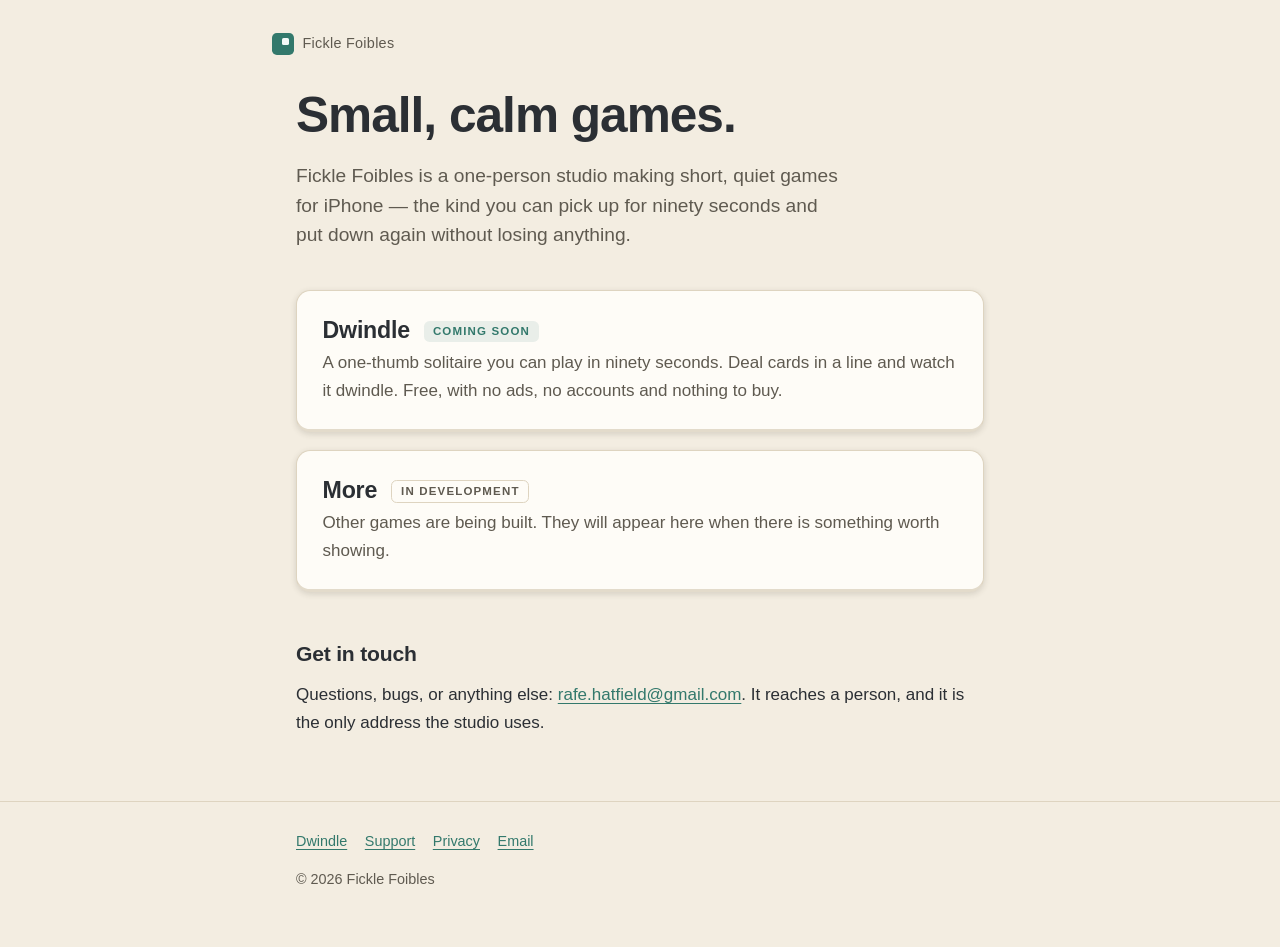
==== index.html @ ca49d980 "The Fickle Foibles site: studio page, Dwindle, support and privacy Static HTML plus one stylesheet —" ====
<!doctype html>
<html lang="en-GB">
<head>
<meta charset="utf-8">
<meta name="viewport" content="width=device-width, initial-scale=1">
<title>Fickle Foibles</title>
<meta name="description" content="Fickle Foibles makes small, calm games for iPhone.">
<meta name="theme-color" content="#f3ede1" media="(prefers-color-scheme: light)">
<meta name="theme-color" content="#232c2a" media="(prefers-color-scheme: dark)">
<link rel="icon" href="/assets/icon.svg" type="image/svg+xml">
<link rel="stylesheet" href="/assets/style.css">
<meta property="og:title" content="Fickle Foibles">
<meta property="og:description" content="Small, calm games for iPhone.">
<meta property="og:type" content="website">
<meta property="og:url" content="https://ficklefoibles.com/">
</head>
<body>

<header class="site-head wrap">
  <a href="/"><span class="mark" aria-hidden="true"></span> Fickle Foibles</a>
</header>

<main class="wrap">
  <h1>Small, calm games.</h1>
  <p class="lede">Fickle Foibles is a one-person studio making short, quiet games for
  iPhone — the kind you can pick up for ninety seconds and put down again without
  losing anything.</p>

  <div class="game-list">
    <a class="game" href="/dwindle/">
      <h2>Dwindle <span class="tag">Coming soon</span></h2>
      <p>A one-thumb solitaire you can play in ninety seconds. Deal cards in a line
      and watch it dwindle. Free, with no ads, no accounts and nothing to buy.</p>
    </a>

    <div class="game">
      <h2>More <span class="tag tag--quiet">In development</span></h2>
      <p>Other games are being built. They will appear here when there is something
      worth showing.</p>
    </div>
  </div>

  <h2>Get in touch</h2>
  <p>Questions, bugs, or anything else:
  <a href="mailto:rafe.hatfield@gmail.com">rafe.hatfield@gmail.com</a>.
  It reaches a person, and it is the only address the studio uses.</p>
</main>

<footer class="site-foot">
  <div class="wrap">
    <nav>
      <a href="/dwindle/">Dwindle</a>
      <a href="/dwindle/support/">Support</a>
      <a href="/dwindle/privacy/">Privacy</a>
      <a href="mailto:rafe.hatfield@gmail.com">Email</a>
    </nav>
    <p style="margin-top:0.9rem">&copy; 2026 Fickle Foibles</p>
  </div>
</footer>

</body>
</html>
---- assets/style.css ----
/* Fickle Foibles — shared styles.
   Palette taken from Dwindle's own src/ui/theme/palette.gd so the site and the
   game are the same object. Light is the default; dark is a real theme, not an
   inversion. No JavaScript, no web fonts, no third-party requests: these pages
   are App Store support and privacy URLs and must load anywhere, always. */

:root {
  --bg:          #f3ede1;
  --panel:       #fefcf7;
  --lip:         #e3dbcb;
  --edge:        #ded4c0;
  --text:        #2b2f34;
  --text-soft:   #5f5a50;
  --accent:      #33796c;
  --accent-deep: #134840;
  --accent-soft: rgba(51, 121, 108, 0.10);
  --on-accent:   #f4faf8;
  --shadow:      rgba(58, 50, 38, 0.16);
  --shadow-lift: rgba(58, 50, 38, 0.24);
  --felt:        #968d7c;
}

@media (prefers-color-scheme: dark) {
  :root {
    --bg:          #232c2a;
    --panel:       #2e3937;
    --lip:         #3d4a47;
    --edge:        #3d4a47;
    --text:        #ede6da;
    --text-soft:   #b6bdb7;
    --accent:      #57a797;
    --accent-deep: #6fc4b2;
    --accent-soft: rgba(87, 167, 151, 0.14);
    --on-accent:   #0e1a17;
    --shadow:      rgba(5, 16, 12, 0.40);
    --shadow-lift: rgba(5, 16, 12, 0.55);
    --felt:        #39433f;
  }
}

*, *::before, *::after { box-sizing: border-box; }

html { -webkit-text-size-adjust: 100%; }

body {
  margin: 0;
  background: var(--bg);
  color: var(--text);
  font-family: -apple-system, BlinkMacSystemFont, "Segoe UI", Roboto,
               "Helvetica Neue", Arial, sans-serif;
  font-size: 17px;
  line-height: 1.65;
  -webkit-font-smoothing: antialiased;
}

/* ---------------------------------------------------------------- layout */

.wrap { max-width: 46rem; margin: 0 auto; padding: 0 1.5rem; }
.wrap--wide { max-width: 60rem; }
main { padding-bottom: 4rem; }

/* ---------------------------------------------------------------- header */

.site-head { padding: 2rem 0 0; }

.site-head a {
  display: inline-flex;
  align-items: center;
  gap: 0.55rem;
  text-decoration: none;
  color: var(--text-soft);
  font-size: 0.9rem;
  letter-spacing: 0.02em;
}

.site-head a:hover { color: var(--accent); }

.mark {
  width: 1.35rem; height: 1.35rem; flex: none;
  border-radius: 0.3rem;
  background: var(--accent);
  position: relative;
}

.mark::after {
  content: "";
  position: absolute;
  inset: 0.3rem 0.3rem auto auto;
  width: 0.42rem; height: 0.42rem;
  border-radius: 0.1rem;
  background: var(--on-accent);
}

/* ---------------------------------------------------------------- type */

h1 {
  font-size: clamp(2.1rem, 6vw, 3.1rem);
  line-height: 1.12;
  letter-spacing: -0.02em;
  margin: 1.5rem 0 0;
  font-weight: 650;
}

h2 {
  font-size: 1.32rem;
  line-height: 1.3;
  letter-spacing: -0.01em;
  margin: 3rem 0 0.85rem;
  font-weight: 640;
}

h3 { font-size: 1.02rem; margin: 2rem 0 0.4rem; font-weight: 640; }

p { margin: 0 0 1.1rem; }

.lede {
  font-size: 1.2rem;
  line-height: 1.55;
  color: var(--text-soft);
  margin-top: 1.1rem;
  max-width: 34rem;
}

.eyebrow {
  font-size: 0.78rem;
  text-transform: uppercase;
  letter-spacing: 0.14em;
  color: var(--accent);
  font-weight: 640;
  margin: 0;
}

.meta { font-size: 0.9rem; color: var(--text-soft); }

a { color: var(--accent); text-underline-offset: 0.2em; }
a:hover { color: var(--accent-deep); }

ul { padding-left: 1.15rem; margin: 0 0 1.1rem; }
li { margin-bottom: 0.5rem; }
li::marker { color: var(--accent); }

strong { font-weight: 640; }

hr { border: 0; border-top: 1px solid var(--edge); margin: 3.5rem 0; }

/* ---------------------------------------------------------------- panels */

.panel {
  background: var(--panel);
  border: 1px solid var(--edge);
  border-bottom-width: 3px;
  border-bottom-color: var(--lip);
  border-radius: 0.85rem;
  padding: 1.4rem 1.6rem;
  box-shadow: 0 2px 6px var(--shadow);
}

.panel > :last-child { margin-bottom: 0; }

.game {
  display: block;
  text-decoration: none;
  color: inherit;
  background: var(--panel);
  border: 1px solid var(--edge);
  border-bottom-width: 3px;
  border-bottom-color: var(--lip);
  border-radius: 0.9rem;
  padding: 1.5rem 1.6rem;
  box-shadow: 0 2px 6px var(--shadow);
  transition: transform 160ms ease-out, box-shadow 160ms ease-out;
}

a.game:hover { transform: translateY(-2px); box-shadow: 0 6px 16px var(--shadow-lift); }

.game h2 { margin: 0 0 0.25rem; font-size: 1.45rem; }
.game p { margin: 0; color: var(--text-soft); }

.game-list { display: grid; gap: 1.1rem; margin: 2.5rem 0 0; }

.tag {
  display: inline-block;
  font-size: 0.72rem;
  text-transform: uppercase;
  letter-spacing: 0.1em;
  font-weight: 650;
  padding: 0.2rem 0.55rem;
  border-radius: 0.35rem;
  background: var(--accent-soft);
  color: var(--accent);
  vertical-align: 0.25em;
  margin-left: 0.5rem;
}

.tag--quiet { background: transparent; border: 1px solid var(--edge); color: var(--text-soft); }

/* ---------------------------------------------------------------- shots */

.shots {
  display: flex;
  gap: 1.1rem;
  margin: 2.5rem 0 0;
  padding-bottom: 0.75rem;
  overflow-x: auto;
  scroll-snap-type: x mandatory;
  -webkit-overflow-scrolling: touch;
}

.shots img {
  flex: none;
  width: 15rem;
  max-width: 62vw;
  height: auto;
  border-radius: 1.1rem;
  border: 1px solid var(--edge);
  box-shadow: 0 3px 12px var(--shadow);
  scroll-snap-align: start;
  background: var(--felt);
}

/* ---------------------------------------------------------------- rule diagram */

.rule {
  margin: 2rem 0;
  padding: 1.75rem 1.5rem;
  background: var(--felt);
  border-radius: 0.9rem;
  overflow-x: auto;
}

.rule-row {
  display: flex;
  align-items: center;
  justify-content: center;
  gap: 0.55rem;
  min-width: max-content;
}

.rule-row + .rule-row { margin-top: 1.25rem; }

.pc {
  width: 3.1rem; height: 4.35rem; flex: none;
  border-radius: 0.32rem;
  background: #fefcf7;
  border-bottom: 2px solid #e3dbcb;
  box-shadow: 0 2px 4px rgba(58, 50, 38, 0.3);
  font-size: 1.05rem;
  font-weight: 650;
  line-height: 1;
  color: #2f3439;
  display: flex;
  flex-direction: column;
  align-items: center;
  justify-content: center;
  gap: 0.12rem;
}

.pc--red { color: #b8433c; }
.pc--out { outline: 2px solid #134840; outline-offset: -2px; }
.pc--gone {
  background: transparent;
  border: 2px dashed rgba(253, 250, 242, 0.42);
  box-shadow: none;
}
.pc small { font-size: 0.95rem; font-weight: 500; }

.rule-arrow { color: #fdfaf2; font-size: 1.3rem; padding: 0 0.35rem; flex: none; }

.rule-note {
  margin: 1.1rem 0 0;
  text-align: center;
  color: #fdfaf2;
  font-size: 0.9rem;
  line-height: 1.5;
}

/* ---------------------------------------------------------------- buttons */

.btn {
  display: inline-block;
  background: var(--accent);
  color: var(--on-accent);
  text-decoration: none;
  font-weight: 640;
  padding: 0.7rem 1.4rem;
  border-radius: 0.6rem;
  box-shadow: 0 2px 5px var(--shadow);
}

.btn:hover { background: var(--accent-deep); color: var(--on-accent); }

/* ---------------------------------------------------------------- Q&A */

.qa { margin: 0 0 1.4rem; }
.qa dt { font-weight: 640; margin-bottom: 0.15rem; }
.qa dd { margin: 0 0 1.1rem; color: var(--text-soft); }

/* ---------------------------------------------------------------- footer */

.site-foot {
  border-top: 1px solid var(--edge);
  margin-top: 4rem;
  padding: 1.75rem 0 3rem;
  font-size: 0.9rem;
  color: var(--text-soft);
}

.site-foot p { margin: 0 0 0.4rem; }
.site-foot nav { display: flex; flex-wrap: wrap; gap: 0.4rem 1.1rem; }

/* ---------------------------------------------------------------- a11y */

a:focus-visible, .game:focus-visible {
  outline: 2px solid var(--accent);
  outline-offset: 3px;
  border-radius: 0.3rem;
}

@media (prefers-reduced-motion: reduce) { * { transition: none !important; } }
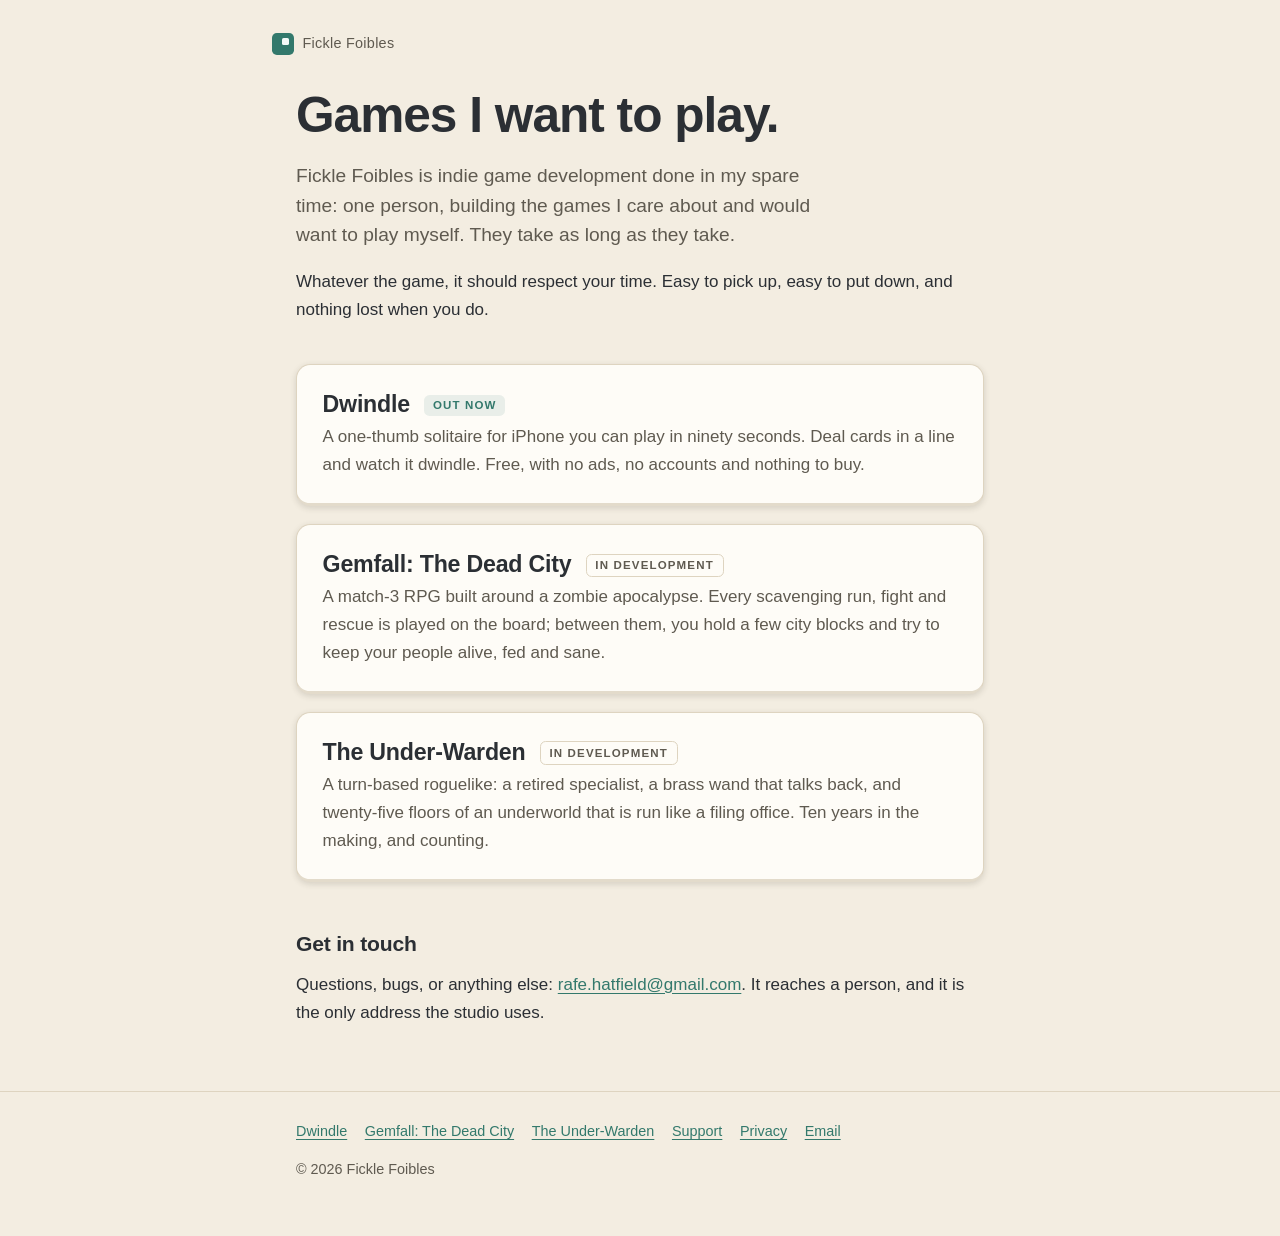
==== commit 2b943fc6: "Dwindle is out, 1.1 accessibility, Gemfall and The Under-Warden pages - Dwindle: out now; an Accessi" ====
--- a/index.html
+++ b/index.html
@@ -4,13 +4,13 @@
 <meta charset="utf-8">
 <meta name="viewport" content="width=device-width, initial-scale=1">
 <title>Fickle Foibles</title>
-<meta name="description" content="Fickle Foibles makes small, calm games for iPhone.">
+<meta name="description" content="Fickle Foibles is indie game development done in spare time, by one person: games made because I want to play them. Dwindle is out now on iPhone; two more are in development.">
 <meta name="theme-color" content="#f3ede1" media="(prefers-color-scheme: light)">
 <meta name="theme-color" content="#232c2a" media="(prefers-color-scheme: dark)">
 <link rel="icon" href="/assets/icon.svg" type="image/svg+xml">
 <link rel="stylesheet" href="/assets/style.css">
 <meta property="og:title" content="Fickle Foibles">
-<meta property="og:description" content="Small, calm games for iPhone.">
+<meta property="og:description" content="Indie games made in spare time, by one person. Dwindle is out now; two more are in development.">
 <meta property="og:type" content="website">
 <meta property="og:url" content="https://ficklefoibles.com/">
 </head>
@@ -21,23 +21,34 @@
 </header>
 
 <main class="wrap">
-  <h1>Small, calm games.</h1>
-  <p class="lede">Fickle Foibles is a one-person studio making short, quiet games for
-  iPhone — the kind you can pick up for ninety seconds and put down again without
-  losing anything.</p>
+  <h1>Games I want to play.</h1>
+  <p class="lede">Fickle Foibles is indie game development done in my spare time:
+  one person, building the games I care about and would want to play myself. They
+  take as long as they take.</p>
+  <p>Whatever the game, it should respect your time. Easy to pick up, easy to put
+  down, and nothing lost when you do.</p>
 
   <div class="game-list">
     <a class="game" href="/dwindle/">
-      <h2>Dwindle <span class="tag">Coming soon</span></h2>
-      <p>A one-thumb solitaire you can play in ninety seconds. Deal cards in a line
-      and watch it dwindle. Free, with no ads, no accounts and nothing to buy.</p>
+      <h2>Dwindle <span class="tag">Out now</span></h2>
+      <p>A one-thumb solitaire for iPhone you can play in ninety seconds. Deal cards
+      in a line and watch it dwindle. Free, with no ads, no accounts and nothing to
+      buy.</p>
     </a>
 
-    <div class="game">
-      <h2>More <span class="tag tag--quiet">In development</span></h2>
-      <p>Other games are being built. They will appear here when there is something
-      worth showing.</p>
-    </div>
+    <a class="game" href="/gemfall/">
+      <h2>Gemfall: The Dead City <span class="tag tag--quiet">In development</span></h2>
+      <p>A match-3 RPG built around a zombie apocalypse. Every scavenging run, fight
+      and rescue is played on the board; between them, you hold a few city blocks
+      and try to keep your people alive, fed and sane.</p>
+    </a>
+
+    <a class="game" href="/under-warden/">
+      <h2>The Under-Warden <span class="tag tag--quiet">In development</span></h2>
+      <p>A turn-based roguelike: a retired specialist, a brass wand that talks back,
+      and twenty-five floors of an underworld that is run like a filing office. Ten
+      years in the making, and counting.</p>
+    </a>
   </div>
 
   <h2>Get in touch</h2>
@@ -50,6 +61,8 @@
   <div class="wrap">
     <nav>
       <a href="/dwindle/">Dwindle</a>
+      <a href="/gemfall/">Gemfall: The Dead City</a>
+      <a href="/under-warden/">The Under-Warden</a>
       <a href="/dwindle/support/">Support</a>
       <a href="/dwindle/privacy/">Privacy</a>
       <a href="mailto:rafe.hatfield@gmail.com">Email</a>
--- a/assets/style.css
+++ b/assets/style.css
@@ -1,4 +1,4 @@
-/* Fickle Foibles — shared styles.
+/* Fickle Foibles: shared styles.
    Palette taken from Dwindle's own src/ui/theme/palette.gd so the site and the
    game are the same object. Light is the default; dark is a real theme, not an
    inversion. No JavaScript, no web fonts, no third-party requests: these pages
